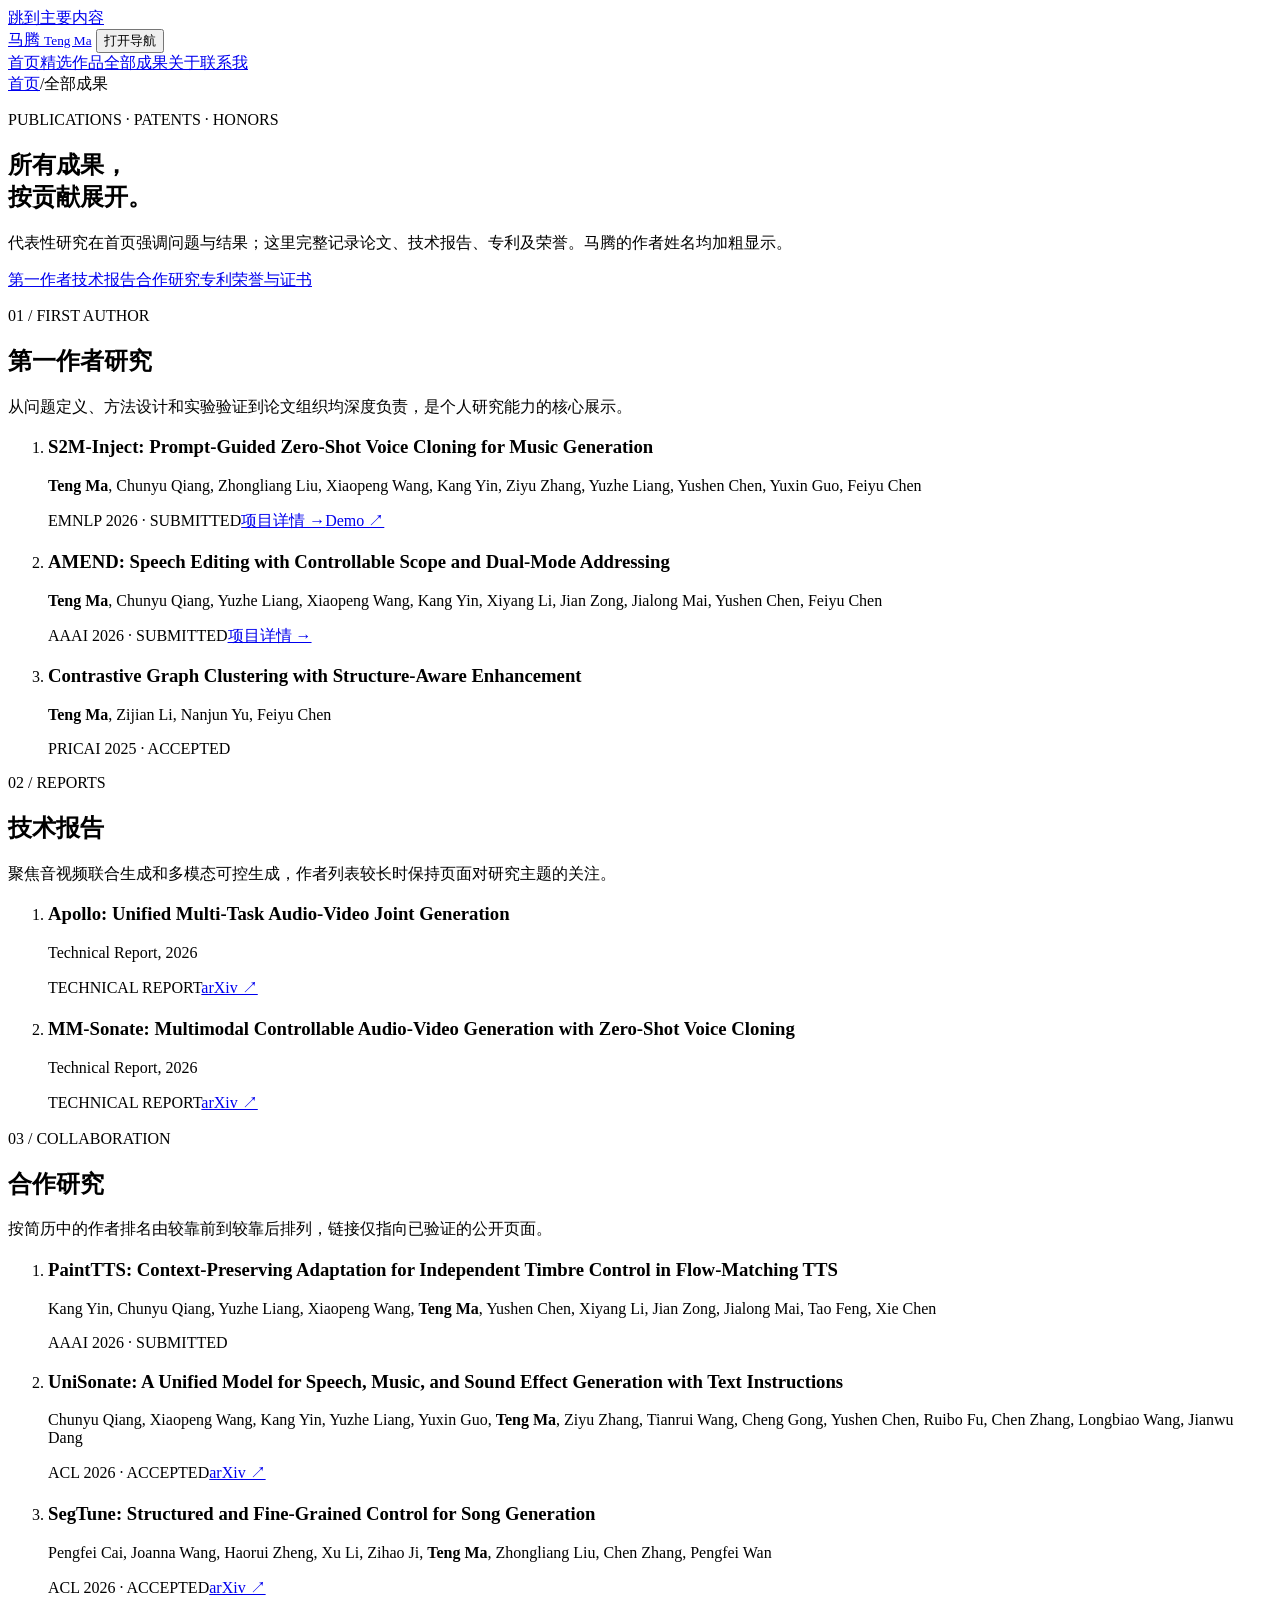
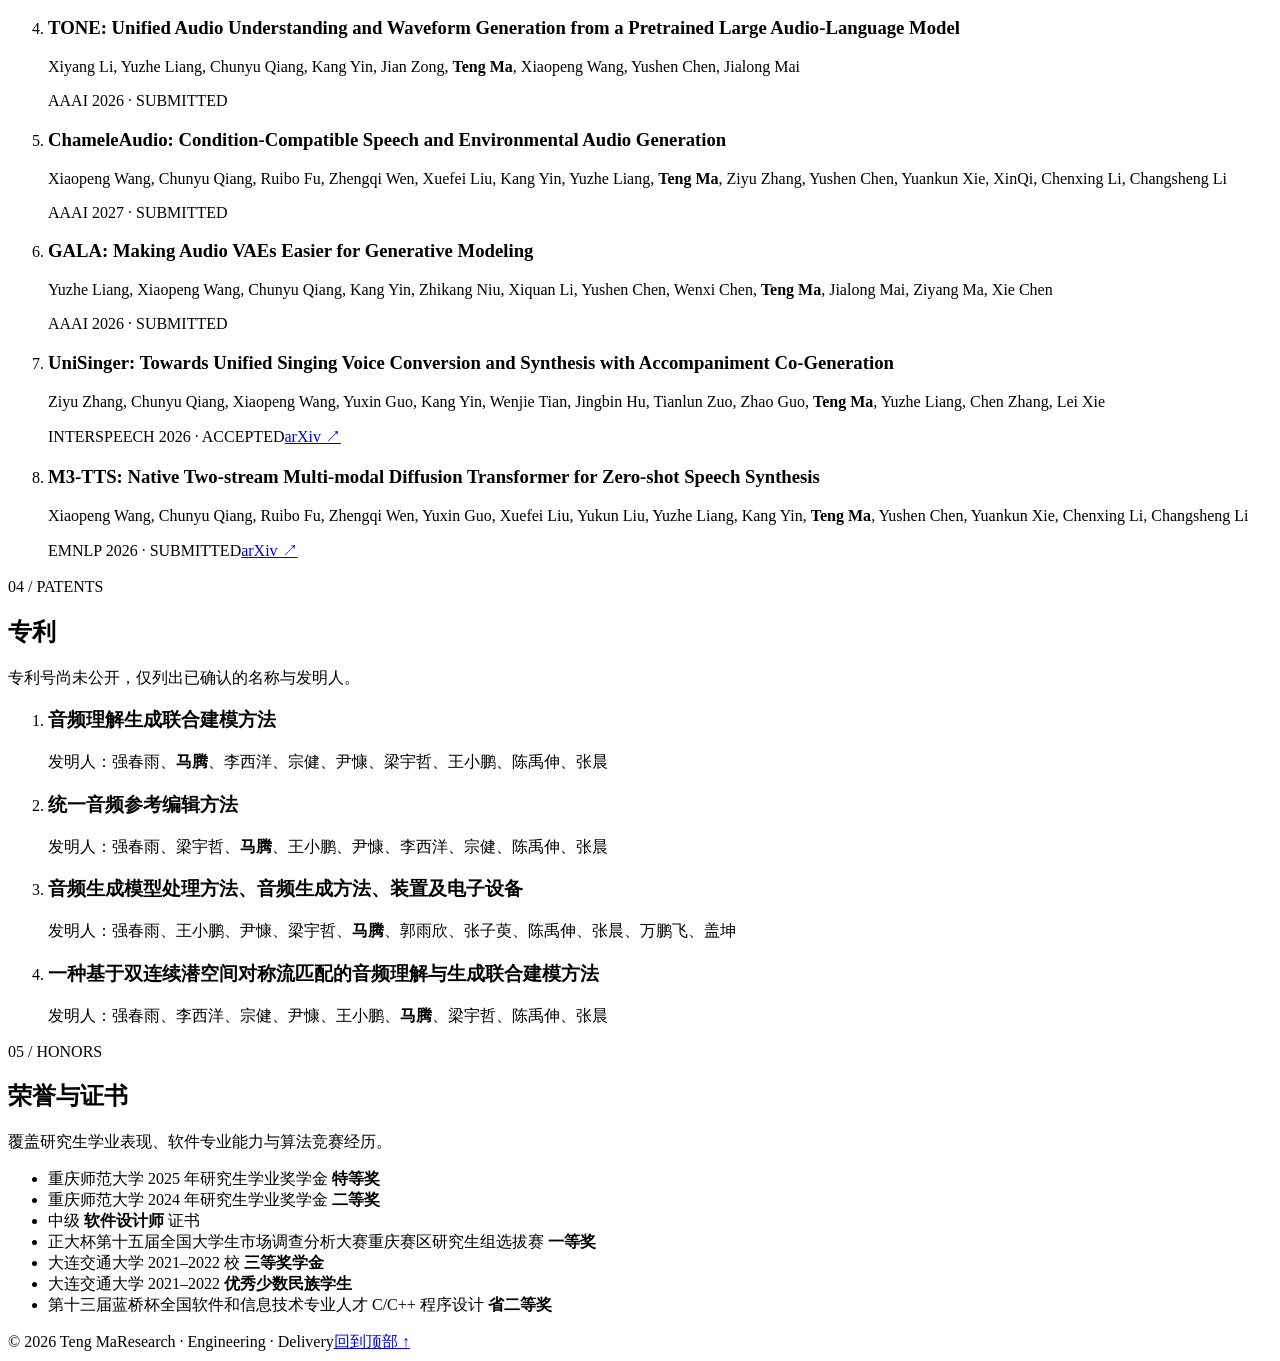
==== publications.html @ a676a711 "Add files via upload" ====
<!doctype html>
<html lang="zh-CN" class="no-js">
<head>
  <meta charset="utf-8">
  <meta name="viewport" content="width=device-width, initial-scale=1">
  <meta name="description" content="马腾的论文、技术报告、专利和荣誉。">
  <meta name="theme-color" content="#080d19">
  <title>全部成果｜马腾</title>
  <link rel="icon" href="assets/img/mark.svg" type="image/svg+xml">
  <link rel="stylesheet" href="assets/css/styles.css">
  <script>document.documentElement.classList.replace('no-js', 'js');</script>
  <script defer src="assets/data/projects.js"></script>
  <script defer src="assets/js/site.js"></script>
</head>
<body data-page="publications">
  <a class="skip-link" href="#main">跳到主要内容</a>
  <div class="ambient ambient-blue" aria-hidden="true"></div>
  <div class="ambient ambient-violet" aria-hidden="true"></div>
  <header class="site-header" data-header>
    <div class="container nav-shell">
      <a class="brand" href="index.html" aria-label="马腾的作品集首页"><span class="brand-mark" aria-hidden="true"><i></i><i></i><i></i><i></i></span><span>马腾 <small>Teng Ma</small></span></a>
      <button class="nav-toggle" type="button" aria-expanded="false" aria-controls="site-nav"><span class="sr-only">打开导航</span><span></span><span></span></button>
      <nav id="site-nav" class="site-nav" aria-label="主导航">
        <a href="index.html">首页</a><a href="index.html#selected-work">精选作品</a><a class="is-active" href="publications.html">全部成果</a><a href="index.html#about">关于</a><a class="nav-contact" href="mailto:matttt2229@gmail.com">联系我</a>
      </nav>
    </div>
  </header>

  <main id="main">
    <section class="page-hero container" data-reveal>
      <nav class="breadcrumb" aria-label="面包屑"><a href="index.html">首页</a><span>/</span><span>全部成果</span></nav>
      <p class="eyebrow"><span></span> PUBLICATIONS · PATENTS · HONORS</p>
      <h1>所有成果，<br><span class="text-gradient">按贡献展开。</span></h1>
      <p class="lead">代表性研究在首页强调问题与结果；这里完整记录论文、技术报告、专利及荣誉。马腾的作者姓名均加粗显示。</p>
      <div class="jump-nav" aria-label="成果分类"><a href="#first-author">第一作者</a><a href="#technical-reports">技术报告</a><a href="#collaborative">合作研究</a><a href="#patents">专利</a><a href="#honors">荣誉与证书</a></div>
    </section>

    <div class="container">
      <section id="first-author" class="publication-group" data-reveal>
        <div class="publication-group-head"><div><p class="section-index">01 / FIRST AUTHOR</p><h2>第一作者研究</h2></div><p>从问题定义、方法设计和实验验证到论文组织均深度负责，是个人研究能力的核心展示。</p></div>
        <ol class="publication-list">
          <li class="publication-item">
            <h3>S2M-Inject: Prompt-Guided Zero-Shot Voice Cloning for Music Generation</h3>
            <p class="authors"><strong>Teng Ma</strong>, Chunyu Qiang, Zhongliang Liu, Xiaopeng Wang, Kang Yin, Ziyu Zhang, Yuzhe Liang, Yushen Chen, Yuxin Guo, Feiyu Chen</p>
            <div class="publication-footer"><span class="venue">EMNLP 2026 · SUBMITTED</span><a class="paper-link" href="projects/s2m-inject.html">项目详情 →</a><a class="paper-link" href="https://anonymous.4open.science/w/S2M-Inject-975" target="_blank" rel="noopener noreferrer">Demo ↗</a></div>
          </li>
          <li class="publication-item">
            <h3>AMEND: Speech Editing with Controllable Scope and Dual-Mode Addressing</h3>
            <p class="authors"><strong>Teng Ma</strong>, Chunyu Qiang, Yuzhe Liang, Xiaopeng Wang, Kang Yin, Xiyang Li, Jian Zong, Jialong Mai, Yushen Chen, Feiyu Chen</p>
            <div class="publication-footer"><span class="venue">AAAI 2026 · SUBMITTED</span><a class="paper-link" href="projects/amend.html">项目详情 →</a></div>
          </li>
          <li class="publication-item">
            <h3>Contrastive Graph Clustering with Structure-Aware Enhancement</h3>
            <p class="authors"><strong>Teng Ma</strong>, Zijian Li, Nanjun Yu, Feiyu Chen</p>
            <div class="publication-footer"><span class="venue">PRICAI 2025 · ACCEPTED</span></div>
          </li>
        </ol>
      </section>

      <section id="technical-reports" class="publication-group" data-reveal>
        <div class="publication-group-head"><div><p class="section-index">02 / REPORTS</p><h2>技术报告</h2></div><p>聚焦音视频联合生成和多模态可控生成，作者列表较长时保持页面对研究主题的关注。</p></div>
        <ol class="publication-list">
          <li class="publication-item"><h3>Apollo: Unified Multi-Task Audio-Video Joint Generation</h3><p class="authors">Technical Report, 2026</p><div class="publication-footer"><span class="venue">TECHNICAL REPORT</span><a class="paper-link" href="https://arxiv.org/abs/2601.04151" target="_blank" rel="noopener noreferrer">arXiv ↗</a></div></li>
          <li class="publication-item"><h3>MM-Sonate: Multimodal Controllable Audio-Video Generation with Zero-Shot Voice Cloning</h3><p class="authors">Technical Report, 2026</p><div class="publication-footer"><span class="venue">TECHNICAL REPORT</span><a class="paper-link" href="https://arxiv.org/abs/2601.01568" target="_blank" rel="noopener noreferrer">arXiv ↗</a></div></li>
        </ol>
      </section>

      <section id="collaborative" class="publication-group" data-reveal>
        <div class="publication-group-head"><div><p class="section-index">03 / COLLABORATION</p><h2>合作研究</h2></div><p>按简历中的作者排名由较靠前到较靠后排列，链接仅指向已验证的公开页面。</p></div>
        <ol class="publication-list">
          <li class="publication-item"><h3>PaintTTS: Context-Preserving Adaptation for Independent Timbre Control in Flow-Matching TTS</h3><p class="authors">Kang Yin, Chunyu Qiang, Yuzhe Liang, Xiaopeng Wang, <strong>Teng Ma</strong>, Yushen Chen, Xiyang Li, Jian Zong, Jialong Mai, Tao Feng, Xie Chen</p><div class="publication-footer"><span class="venue">AAAI 2026 · SUBMITTED</span></div></li>
          <li class="publication-item"><h3>UniSonate: A Unified Model for Speech, Music, and Sound Effect Generation with Text Instructions</h3><p class="authors">Chunyu Qiang, Xiaopeng Wang, Kang Yin, Yuzhe Liang, Yuxin Guo, <strong>Teng Ma</strong>, Ziyu Zhang, Tianrui Wang, Cheng Gong, Yushen Chen, Ruibo Fu, Chen Zhang, Longbiao Wang, Jianwu Dang</p><div class="publication-footer"><span class="venue">ACL 2026 · ACCEPTED</span><a class="paper-link" href="https://arxiv.org/abs/2604.22209" target="_blank" rel="noopener noreferrer">arXiv ↗</a></div></li>
          <li class="publication-item"><h3>SegTune: Structured and Fine-Grained Control for Song Generation</h3><p class="authors">Pengfei Cai, Joanna Wang, Haorui Zheng, Xu Li, Zihao Ji, <strong>Teng Ma</strong>, Zhongliang Liu, Chen Zhang, Pengfei Wan</p><div class="publication-footer"><span class="venue">ACL 2026 · ACCEPTED</span><a class="paper-link" href="https://arxiv.org/abs/2510.18416" target="_blank" rel="noopener noreferrer">arXiv ↗</a></div></li>
          <li class="publication-item"><h3>TONE: Unified Audio Understanding and Waveform Generation from a Pretrained Large Audio-Language Model</h3><p class="authors">Xiyang Li, Yuzhe Liang, Chunyu Qiang, Kang Yin, Jian Zong, <strong>Teng Ma</strong>, Xiaopeng Wang, Yushen Chen, Jialong Mai</p><div class="publication-footer"><span class="venue">AAAI 2026 · SUBMITTED</span></div></li>
          <li class="publication-item"><h3>ChameleAudio: Condition-Compatible Speech and Environmental Audio Generation</h3><p class="authors">Xiaopeng Wang, Chunyu Qiang, Ruibo Fu, Zhengqi Wen, Xuefei Liu, Kang Yin, Yuzhe Liang, <strong>Teng Ma</strong>, Ziyu Zhang, Yushen Chen, Yuankun Xie, XinQi, Chenxing Li, Changsheng Li</p><div class="publication-footer"><span class="venue">AAAI 2027 · SUBMITTED</span></div></li>
          <li class="publication-item"><h3>GALA: Making Audio VAEs Easier for Generative Modeling</h3><p class="authors">Yuzhe Liang, Xiaopeng Wang, Chunyu Qiang, Kang Yin, Zhikang Niu, Xiquan Li, Yushen Chen, Wenxi Chen, <strong>Teng Ma</strong>, Jialong Mai, Ziyang Ma, Xie Chen</p><div class="publication-footer"><span class="venue">AAAI 2026 · SUBMITTED</span></div></li>
          <li class="publication-item"><h3>UniSinger: Towards Unified Singing Voice Conversion and Synthesis with Accompaniment Co-Generation</h3><p class="authors">Ziyu Zhang, Chunyu Qiang, Xiaopeng Wang, Yuxin Guo, Kang Yin, Wenjie Tian, Jingbin Hu, Tianlun Zuo, Zhao Guo, <strong>Teng Ma</strong>, Yuzhe Liang, Chen Zhang, Lei Xie</p><div class="publication-footer"><span class="venue">INTERSPEECH 2026 · ACCEPTED</span><a class="paper-link" href="https://arxiv.org/abs/2606.07015" target="_blank" rel="noopener noreferrer">arXiv ↗</a></div></li>
          <li class="publication-item"><h3>M3-TTS: Native Two-stream Multi-modal Diffusion Transformer for Zero-shot Speech Synthesis</h3><p class="authors">Xiaopeng Wang, Chunyu Qiang, Ruibo Fu, Zhengqi Wen, Yuxin Guo, Xuefei Liu, Yukun Liu, Yuzhe Liang, Kang Yin, <strong>Teng Ma</strong>, Yushen Chen, Yuankun Xie, Chenxing Li, Changsheng Li</p><div class="publication-footer"><span class="venue">EMNLP 2026 · SUBMITTED</span><a class="paper-link" href="https://arxiv.org/abs/2512.04720" target="_blank" rel="noopener noreferrer">arXiv ↗</a></div></li>
        </ol>
      </section>

      <section id="patents" class="publication-group" data-reveal>
        <div class="publication-group-head"><div><p class="section-index">04 / PATENTS</p><h2>专利</h2></div><p>专利号尚未公开，仅列出已确认的名称与发明人。</p></div>
        <ol class="patent-list">
          <li><h3>音频理解生成联合建模方法</h3><p>发明人：强春雨、<strong>马腾</strong>、李西洋、宗健、尹慷、梁宇哲、王小鹏、陈禹伸、张晨</p></li>
          <li><h3>统一音频参考编辑方法</h3><p>发明人：强春雨、梁宇哲、<strong>马腾</strong>、王小鹏、尹慷、李西洋、宗健、陈禹伸、张晨</p></li>
          <li><h3>音频生成模型处理方法、音频生成方法、装置及电子设备</h3><p>发明人：强春雨、王小鹏、尹慷、梁宇哲、<strong>马腾</strong>、郭雨欣、张子萸、陈禹伸、张晨、万鹏飞、盖坤</p></li>
          <li><h3>一种基于双连续潜空间对称流匹配的音频理解与生成联合建模方法</h3><p>发明人：强春雨、李西洋、宗健、尹慷、王小鹏、<strong>马腾</strong>、梁宇哲、陈禹伸、张晨</p></li>
        </ol>
      </section>

      <section id="honors" class="publication-group" data-reveal>
        <div class="publication-group-head"><div><p class="section-index">05 / HONORS</p><h2>荣誉与证书</h2></div><p>覆盖研究生学业表现、软件专业能力与算法竞赛经历。</p></div>
        <ul class="honor-list">
          <li>重庆师范大学 2025 年研究生学业奖学金 <strong>特等奖</strong></li>
          <li>重庆师范大学 2024 年研究生学业奖学金 <strong>二等奖</strong></li>
          <li>中级 <strong>软件设计师</strong> 证书</li>
          <li>正大杯第十五届全国大学生市场调查分析大赛重庆赛区研究生组选拔赛 <strong>一等奖</strong></li>
          <li>大连交通大学 2021–2022 校 <strong>三等奖学金</strong></li>
          <li>大连交通大学 2021–2022 <strong>优秀少数民族学生</strong></li>
          <li>第十三届蓝桥杯全国软件和信息技术专业人才 C/C++ 程序设计 <strong>省二等奖</strong></li>
        </ul>
      </section>
    </div>
  </main>
  <footer class="site-footer"><div class="container"><span>© 2026 Teng Ma</span><span>Research · Engineering · Delivery</span><a href="#main">回到顶部 ↑</a></div></footer>
</body>
</html>
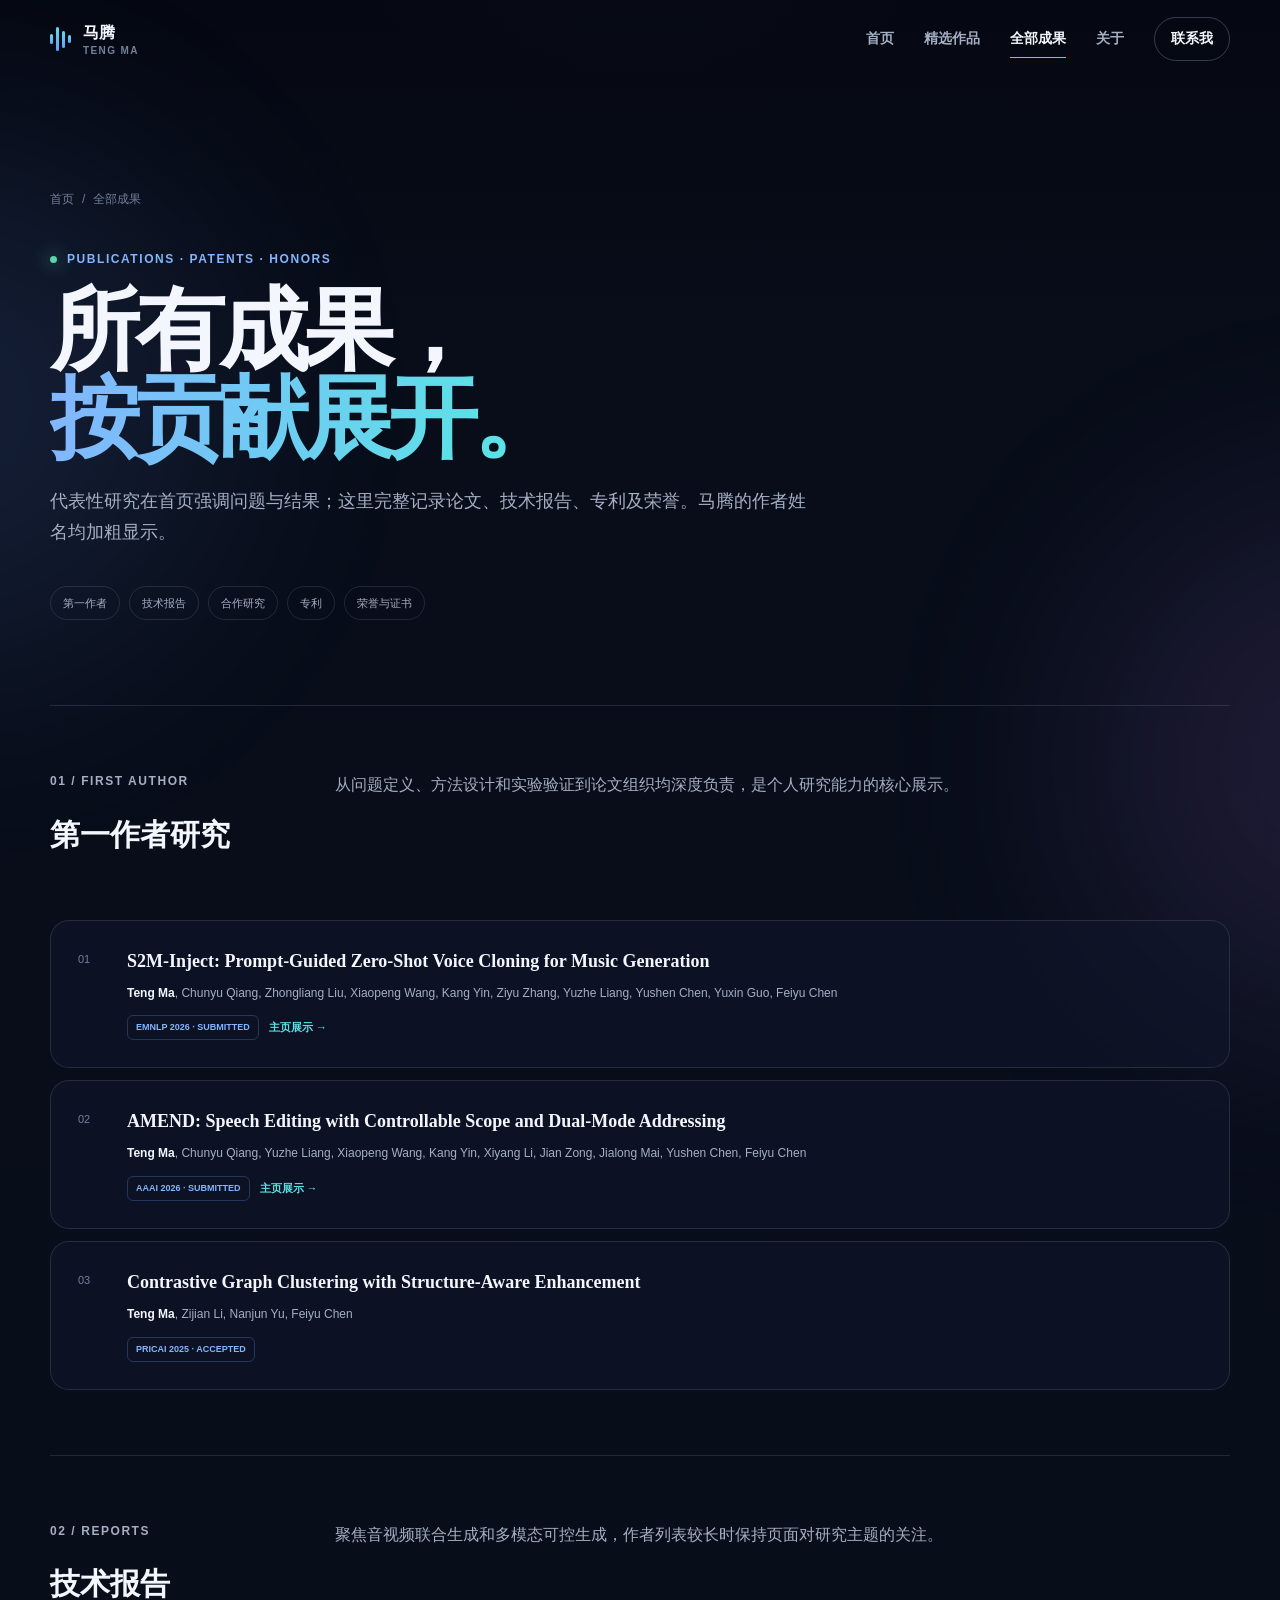
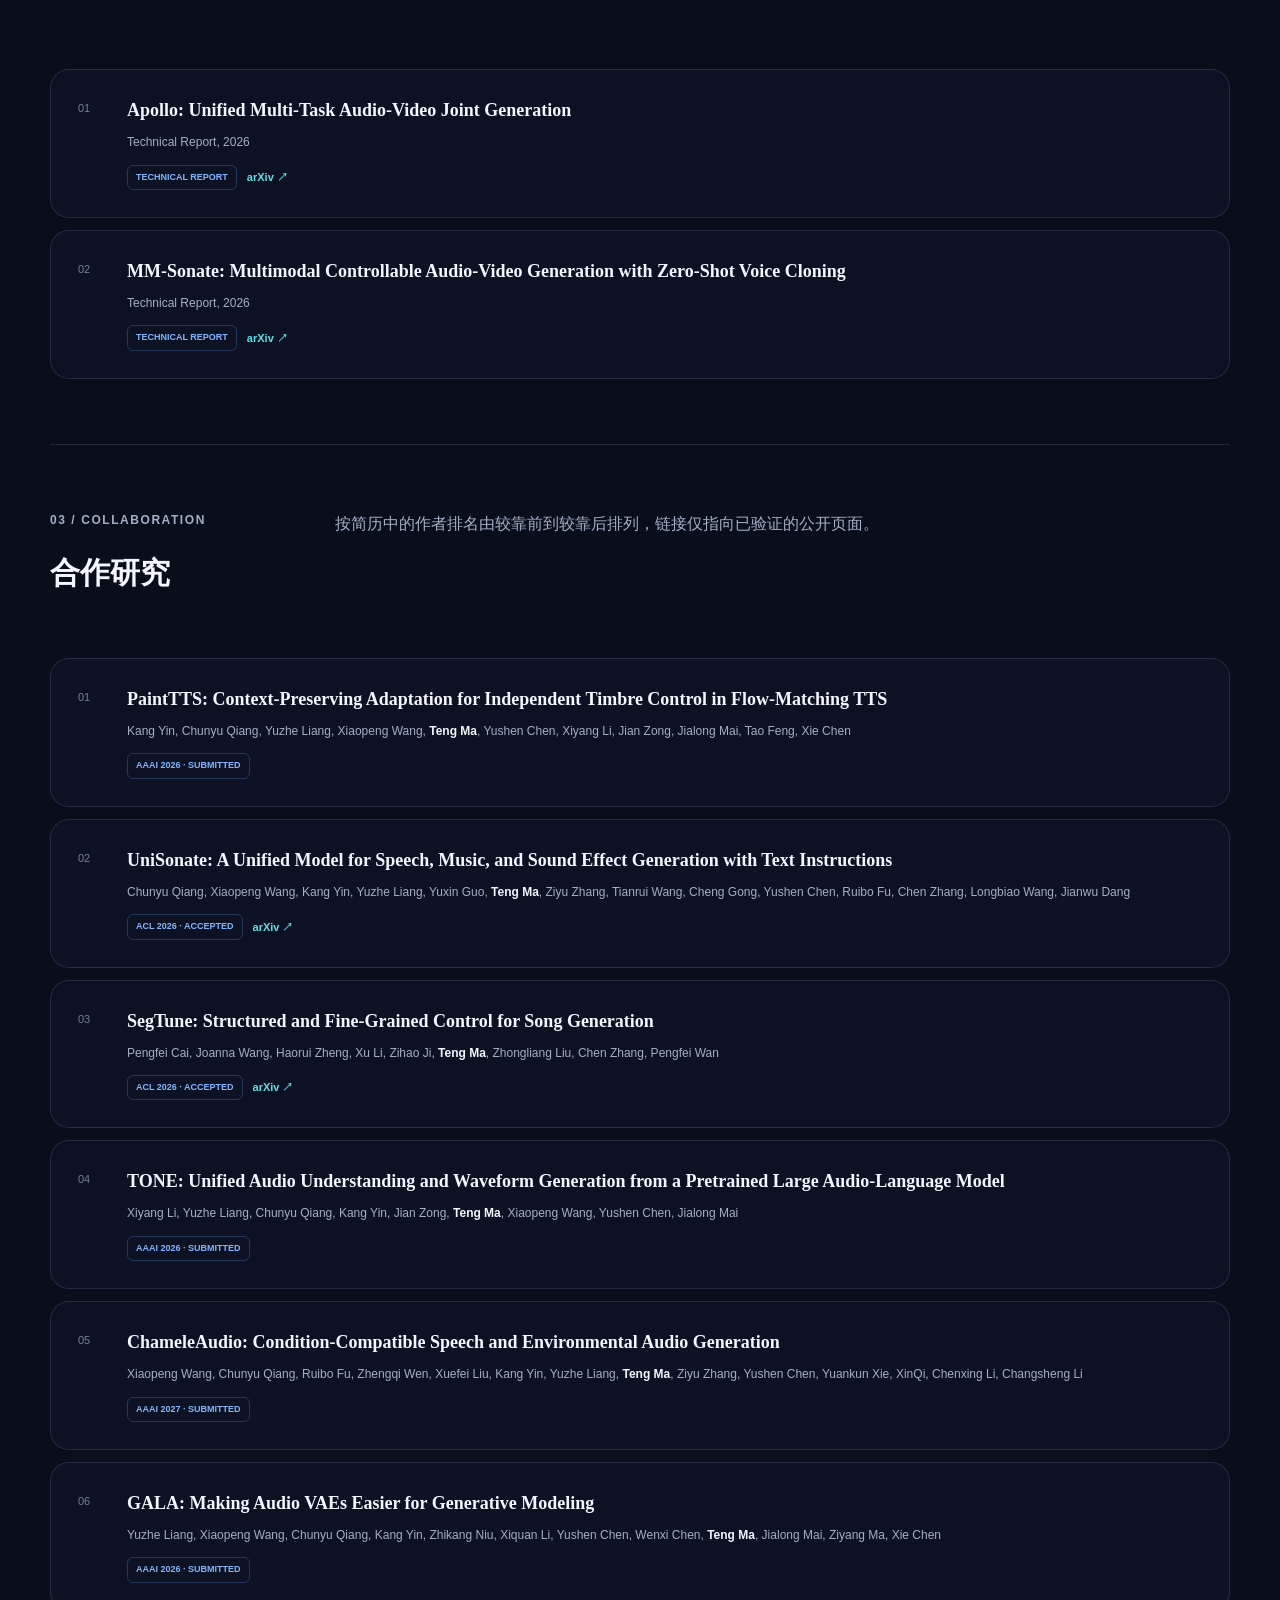
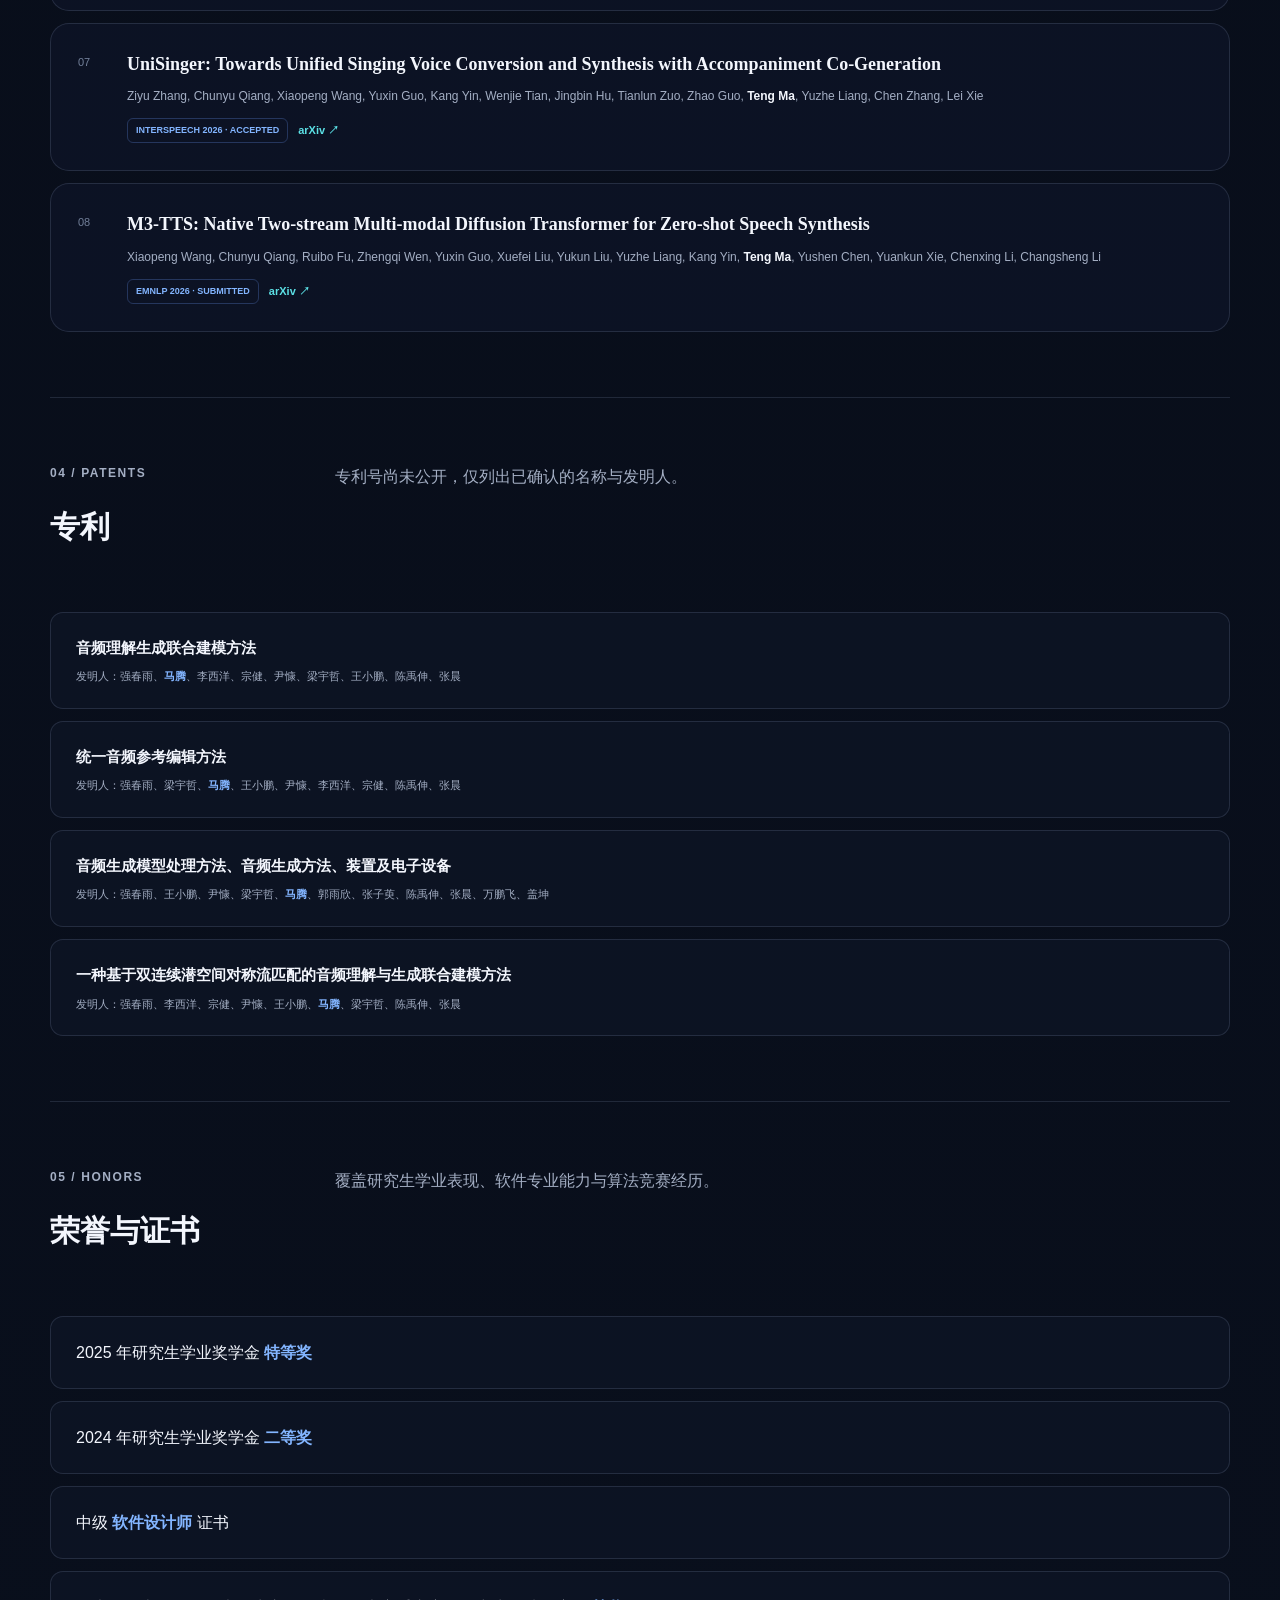
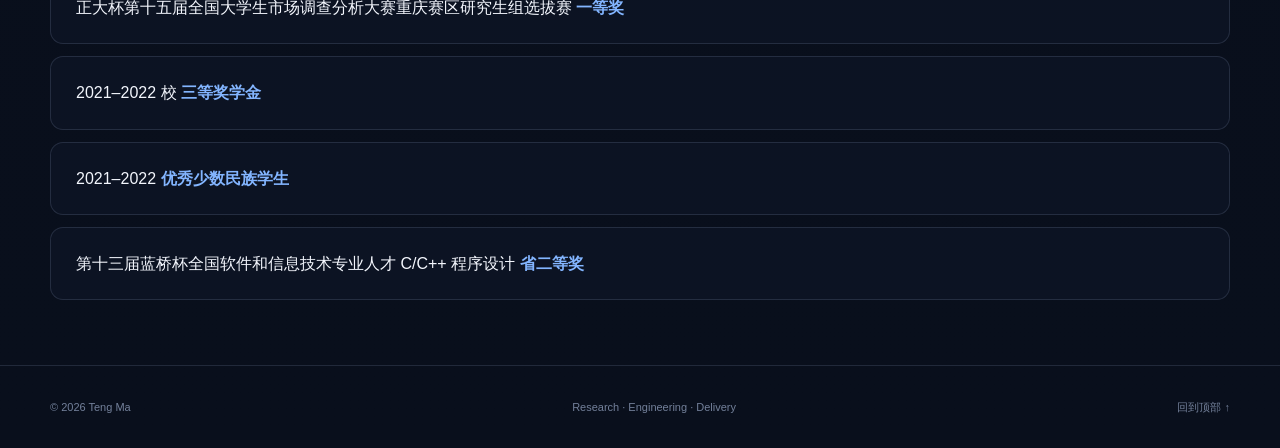
==== commit 0513fb66: "Add files via upload" ====
--- a/publications.html
+++ b/publications.html
@@ -42,12 +42,12 @@
           <li class="publication-item">
             <h3>S2M-Inject: Prompt-Guided Zero-Shot Voice Cloning for Music Generation</h3>
             <p class="authors"><strong>Teng Ma</strong>, Chunyu Qiang, Zhongliang Liu, Xiaopeng Wang, Kang Yin, Ziyu Zhang, Yuzhe Liang, Yushen Chen, Yuxin Guo, Feiyu Chen</p>
-            <div class="publication-footer"><span class="venue">EMNLP 2026 · SUBMITTED</span><a class="paper-link" href="projects/s2m-inject.html">项目详情 →</a><a class="paper-link" href="https://anonymous.4open.science/w/S2M-Inject-975" target="_blank" rel="noopener noreferrer">Demo ↗</a></div>
+            <div class="publication-footer"><span class="venue">EMNLP 2026 · SUBMITTED</span><a class="paper-link" href="index.html#s2m">主页展示 →</a></div>
           </li>
           <li class="publication-item">
             <h3>AMEND: Speech Editing with Controllable Scope and Dual-Mode Addressing</h3>
             <p class="authors"><strong>Teng Ma</strong>, Chunyu Qiang, Yuzhe Liang, Xiaopeng Wang, Kang Yin, Xiyang Li, Jian Zong, Jialong Mai, Yushen Chen, Feiyu Chen</p>
-            <div class="publication-footer"><span class="venue">AAAI 2026 · SUBMITTED</span><a class="paper-link" href="projects/amend.html">项目详情 →</a></div>
+            <div class="publication-footer"><span class="venue">AAAI 2026 · SUBMITTED</span><a class="paper-link" href="index.html#amend">主页展示 →</a></div>
           </li>
           <li class="publication-item">
             <h3>Contrastive Graph Clustering with Structure-Aware Enhancement</h3>
@@ -92,12 +92,12 @@
       <section id="honors" class="publication-group" data-reveal>
         <div class="publication-group-head"><div><p class="section-index">05 / HONORS</p><h2>荣誉与证书</h2></div><p>覆盖研究生学业表现、软件专业能力与算法竞赛经历。</p></div>
         <ul class="honor-list">
-          <li>重庆师范大学 2025 年研究生学业奖学金 <strong>特等奖</strong></li>
-          <li>重庆师范大学 2024 年研究生学业奖学金 <strong>二等奖</strong></li>
+          <li>2025 年研究生学业奖学金 <strong>特等奖</strong></li>
+          <li>2024 年研究生学业奖学金 <strong>二等奖</strong></li>
           <li>中级 <strong>软件设计师</strong> 证书</li>
           <li>正大杯第十五届全国大学生市场调查分析大赛重庆赛区研究生组选拔赛 <strong>一等奖</strong></li>
-          <li>大连交通大学 2021–2022 校 <strong>三等奖学金</strong></li>
-          <li>大连交通大学 2021–2022 <strong>优秀少数民族学生</strong></li>
+          <li>2021–2022 校 <strong>三等奖学金</strong></li>
+          <li>2021–2022 <strong>优秀少数民族学生</strong></li>
           <li>第十三届蓝桥杯全国软件和信息技术专业人才 C/C++ 程序设计 <strong>省二等奖</strong></li>
         </ul>
       </section>
--- a/assets/css/styles.css
+++ b/assets/css/styles.css
@@ -0,0 +1,412 @@
+:root {
+  --bg: #080d19;
+  --bg-deep: #050812;
+  --surface: rgba(18, 27, 48, 0.76);
+  --surface-solid: #111a2e;
+  --surface-light: #17223b;
+  --line: rgba(173, 194, 232, 0.15);
+  --line-strong: rgba(173, 194, 232, 0.28);
+  --text: #f3f6fd;
+  --muted: #a4afc4;
+  --dim: #73809a;
+  --blue: #6b9cff;
+  --blue-bright: #83b5ff;
+  --cyan: #5ce1e6;
+  --violet: #b683ff;
+  --pink: #e499ff;
+  --green: #57d7aa;
+  --max-width: 1180px;
+  --radius-lg: 28px;
+  --radius-md: 19px;
+  --radius-sm: 12px;
+  --shadow: 0 30px 90px rgba(0, 0, 0, 0.35);
+  color-scheme: dark;
+  font-family: Inter, ui-sans-serif, -apple-system, BlinkMacSystemFont, "Segoe UI", "PingFang SC", "Hiragino Sans GB", "Microsoft YaHei", sans-serif;
+}
+
+* { box-sizing: border-box; }
+html { scroll-behavior: smooth; }
+body {
+  margin: 0;
+  min-width: 320px;
+  color: var(--text);
+  background:
+    radial-gradient(circle at 50% -10%, rgba(63, 100, 178, 0.13), transparent 38rem),
+    linear-gradient(180deg, var(--bg-deep), var(--bg) 22rem, #090f1c);
+  font-size: 16px;
+  line-height: 1.7;
+  overflow-x: hidden;
+}
+
+body::before {
+  position: fixed;
+  inset: 0;
+  z-index: -3;
+  content: "";
+  pointer-events: none;
+  opacity: 0.17;
+  background-image: linear-gradient(rgba(255,255,255,.025) 1px, transparent 1px), linear-gradient(90deg, rgba(255,255,255,.025) 1px, transparent 1px);
+  background-size: 44px 44px;
+  mask-image: linear-gradient(to bottom, black, transparent 75%);
+}
+
+a { color: inherit; text-decoration: none; }
+button, input { font: inherit; }
+button { color: inherit; }
+img, svg { display: block; max-width: 100%; }
+p, h1, h2, h3, h4 { margin-top: 0; }
+
+:focus-visible { outline: 3px solid var(--cyan); outline-offset: 4px; }
+.sr-only { position: absolute; width: 1px; height: 1px; padding: 0; margin: -1px; overflow: hidden; clip: rect(0,0,0,0); white-space: nowrap; border: 0; }
+.skip-link { position: fixed; left: 18px; top: -70px; z-index: 100; padding: 10px 16px; color: #07111a; background: var(--cyan); border-radius: 8px; font-weight: 700; transition: top .2s ease; }
+.skip-link:focus { top: 16px; }
+.container { width: min(calc(100% - 40px), var(--max-width)); margin-inline: auto; }
+.section { padding-block: 112px; }
+
+.ambient { position: fixed; z-index: -2; width: 520px; height: 520px; border-radius: 50%; filter: blur(120px); opacity: .12; pointer-events: none; }
+.ambient-blue { top: 16%; left: -310px; background: var(--blue); }
+.ambient-violet { top: 56%; right: -330px; background: var(--violet); }
+
+.site-header { position: sticky; top: 0; z-index: 50; border-bottom: 1px solid transparent; transition: background .25s ease, border-color .25s ease, backdrop-filter .25s ease; }
+.site-header.is-scrolled { background: rgba(5, 8, 18, .78); border-color: var(--line); backdrop-filter: blur(18px); }
+.nav-shell { min-height: 78px; display: flex; align-items: center; justify-content: space-between; }
+.brand { display: inline-flex; align-items: center; gap: 12px; font-weight: 750; letter-spacing: .02em; }
+.brand small { display: block; margin-top: -4px; color: var(--dim); font-size: 10px; font-weight: 600; letter-spacing: .14em; text-transform: uppercase; }
+.brand-mark { display: flex; height: 27px; align-items: center; gap: 3px; }
+.brand-mark i { display: block; width: 3px; border-radius: 4px; background: linear-gradient(var(--cyan), var(--blue)); }
+.brand-mark i:nth-child(1) { height: 10px; }
+.brand-mark i:nth-child(2) { height: 24px; }
+.brand-mark i:nth-child(3) { height: 17px; }
+.brand-mark i:nth-child(4) { height: 8px; }
+.site-nav { display: flex; align-items: center; gap: 30px; }
+.site-nav a { position: relative; color: var(--muted); font-size: 14px; font-weight: 600; }
+.site-nav a:not(.nav-contact)::after { position: absolute; left: 0; right: 100%; bottom: -7px; height: 1px; content: ""; background: var(--blue-bright); transition: right .2s ease; }
+.site-nav a:hover, .site-nav a.is-active { color: var(--text); }
+.site-nav a:hover::after, .site-nav a.is-active::after { right: 0; }
+.nav-contact { padding: 9px 16px; color: var(--text) !important; border: 1px solid var(--line-strong); border-radius: 999px; }
+.nav-contact:hover { border-color: var(--blue); background: rgba(107,156,255,.08); }
+.nav-toggle { display: none; border: 0; background: none; }
+
+.hero { min-height: calc(100svh - 78px); display: grid; grid-template-columns: 1.08fr .92fr; align-items: center; gap: 62px; padding-block: 70px 90px; }
+.eyebrow, .section-index { margin-bottom: 17px; color: var(--blue-bright); font-size: 12px; font-weight: 750; letter-spacing: .13em; text-transform: uppercase; }
+.eyebrow { display: flex; align-items: center; gap: 10px; }
+.eyebrow span { width: 7px; height: 7px; border-radius: 50%; background: var(--green); box-shadow: 0 0 18px var(--green); }
+.hero h1 { max-width: 720px; margin-bottom: 27px; font-size: clamp(3.25rem, 6.3vw, 5.8rem); line-height: .99; letter-spacing: -.065em; }
+.text-gradient { color: transparent; background: linear-gradient(100deg, var(--blue-bright), var(--cyan) 85%); background-clip: text; -webkit-background-clip: text; }
+.hero-lead { max-width: 650px; margin-bottom: 34px; color: var(--muted); font-size: 18px; line-height: 1.8; }
+.hero-actions, .project-actions { display: flex; flex-wrap: wrap; align-items: center; gap: 14px; }
+.button { display: inline-flex; min-height: 48px; align-items: center; justify-content: center; gap: 12px; padding: 10px 21px; border: 1px solid var(--line-strong); border-radius: 999px; font-size: 14px; font-weight: 750; transition: transform .2s ease, background .2s ease, border-color .2s ease, box-shadow .2s ease; }
+.button:hover { transform: translateY(-2px); }
+.button-primary { color: #07101d; border-color: transparent; background: linear-gradient(120deg, var(--blue-bright), #8bd5ff); box-shadow: 0 12px 35px rgba(107,156,255,.2); }
+.button-primary:hover { box-shadow: 0 16px 42px rgba(107,156,255,.32); }
+.button-violet { color: #130a20; border-color: transparent; background: linear-gradient(120deg, #bd8cff, #e2a5ff); box-shadow: 0 12px 35px rgba(182,131,255,.2); }
+.button-ghost { background: rgba(255,255,255,.02); }
+.button-ghost:hover { border-color: var(--blue); background: rgba(107,156,255,.07); }
+.text-link { color: var(--blue-bright); font-size: 14px; font-weight: 700; }
+.text-link:hover { color: var(--cyan); }
+.hero-facts { display: flex; gap: 31px; margin-top: 54px; }
+.hero-facts div { padding-left: 15px; border-left: 1px solid var(--line-strong); }
+.hero-facts strong, .hero-facts span { display: block; }
+.hero-facts strong { font-size: 15px; }
+.hero-facts span { color: var(--dim); font-size: 11px; }
+
+.hero-visual { position: relative; min-height: 540px; display: grid; place-items: center; isolation: isolate; }
+.visual-grid { position: absolute; inset: 9% 0; z-index: -3; border: 1px solid var(--line); border-radius: 50%; background-image: linear-gradient(rgba(255,255,255,.05) 1px, transparent 1px), linear-gradient(90deg, rgba(255,255,255,.05) 1px, transparent 1px); background-size: 30px 30px; mask-image: radial-gradient(circle, black 15%, transparent 68%); }
+.orb { position: relative; width: 205px; aspect-ratio: 1; display: grid; place-items: center; border: 1px solid rgba(131,181,255,.5); border-radius: 50%; background: radial-gradient(circle at 40% 34%, rgba(92,225,230,.2), rgba(107,156,255,.12) 40%, rgba(10,19,36,.93) 72%); box-shadow: 0 0 90px rgba(107,156,255,.17), inset 0 0 50px rgba(92,225,230,.08); }
+.orb::before, .orb::after { position: absolute; inset: -19px; content: ""; border: 1px dashed rgba(131,181,255,.24); border-radius: 50%; animation: spin 24s linear infinite; }
+.orb::after { inset: -42px; border-style: solid; border-color: rgba(92,225,230,.11); animation-direction: reverse; }
+.orb-label { position: absolute; z-index: 2; font-size: 18px; font-weight: 800; letter-spacing: .23em; text-indent: .23em; }
+.radial-wave { display: flex; height: 82px; align-items: center; gap: 5px; opacity: .46; }
+.radial-wave i { width: 3px; height: var(--h, 30px); border-radius: 5px; background: linear-gradient(var(--cyan), var(--blue)); }
+.radial-wave i:nth-child(1), .radial-wave i:nth-child(9) { --h: 18px; }
+.radial-wave i:nth-child(2), .radial-wave i:nth-child(8) { --h: 42px; }
+.radial-wave i:nth-child(3), .radial-wave i:nth-child(7) { --h: 64px; }
+.radial-wave i:nth-child(4), .radial-wave i:nth-child(6) { --h: 49px; }
+.radial-wave i:nth-child(5) { --h: 82px; }
+.orbit { position: absolute; width: 350px; height: 350px; border: 1px solid rgba(173,194,232,.13); border-radius: 50%; animation: spin 34s linear infinite; }
+.orbit span { position: absolute; top: 7px; left: 50%; padding: 4px 10px; color: var(--muted); background: var(--bg); border: 1px solid var(--line); border-radius: 999px; font-size: 10px; white-space: nowrap; transform: translateX(-50%); }
+.orbit-two { width: 430px; height: 430px; animation-duration: 44s; animation-direction: reverse; transform: rotate(115deg); }
+.orbit-two span { transform: translateX(-50%) rotate(-115deg); }
+.orbit-three { width: 500px; height: 500px; animation-duration: 54s; transform: rotate(235deg); }
+.orbit-three span { transform: translateX(-50%) rotate(-235deg); }
+.signal-card { position: absolute; z-index: 3; display: flex; align-items: center; gap: 11px; padding: 12px 15px; border: 1px solid var(--line-strong); border-radius: 13px; background: rgba(12,19,35,.84); box-shadow: var(--shadow); backdrop-filter: blur(12px); }
+.signal-card small, .signal-card strong { display: block; }
+.signal-card small { color: var(--dim); font-size: 8px; letter-spacing: .16em; }
+.signal-card strong { font-size: 12px; }
+.signal-top { top: 18%; right: -1%; }
+.signal-bottom { bottom: 15%; left: -4%; }
+.signal-dot { width: 8px; height: 8px; border-radius: 50%; background: var(--green); box-shadow: 0 0 14px var(--green); }
+.mini-wave { display: flex; height: 25px; align-items: center; gap: 2px; }
+.mini-wave i { width: 2px; height: 40%; background: var(--violet); }
+.mini-wave i:nth-child(2), .mini-wave i:nth-child(4) { height: 90%; }
+.mini-wave i:nth-child(3) { height: 60%; }
+
+@keyframes spin { to { transform: rotate(360deg); } }
+
+.section-heading { display: flex; align-items: end; justify-content: space-between; gap: 40px; margin-bottom: 46px; }
+.section-heading h2 { margin-bottom: 0; font-size: clamp(2.15rem, 4vw, 3.45rem); line-height: 1.12; letter-spacing: -.045em; }
+.section-heading > p { max-width: 400px; margin-bottom: 3px; color: var(--muted); font-size: 14px; }
+
+.capability-grid { display: grid; grid-template-columns: 1.15fr .85fr .85fr; gap: 16px; }
+.capability-card { position: relative; min-height: 290px; padding: 27px; overflow: hidden; border: 1px solid var(--line); border-radius: var(--radius-md); background: linear-gradient(145deg, rgba(24,35,59,.78), rgba(13,21,39,.76)); transition: transform .25s ease, border-color .25s ease; }
+.capability-card:hover { transform: translateY(-5px); border-color: var(--line-strong); }
+.capability-wide { grid-row: span 1; }
+.capability-card h3 { margin: 35px 0 11px; font-size: 21px; }
+.capability-card p { margin-bottom: 0; color: var(--muted); font-size: 14px; }
+.card-number { position: absolute; top: 22px; right: 24px; color: var(--dim); font-size: 10px; }
+.capability-icon { width: 44px; height: 44px; border: 1px solid rgba(131,181,255,.3); border-radius: 12px; background-color: rgba(107,156,255,.08); }
+.icon-spark { background-image: radial-gradient(circle, var(--cyan) 0 3px, transparent 4px), linear-gradient(45deg, transparent 47%, var(--blue) 48% 52%, transparent 53%), linear-gradient(-45deg, transparent 47%, var(--blue) 48% 52%, transparent 53%); background-size: 100%, 17px 17px, 17px 17px; background-position: center; background-repeat: no-repeat; }
+.icon-stack { background-image: linear-gradient(145deg, transparent 42%, var(--blue) 43% 47%, transparent 48%), linear-gradient(35deg, transparent 42%, var(--cyan) 43% 47%, transparent 48%); }
+.icon-chart { background-image: linear-gradient(to top, var(--blue) 0 45%, transparent 46%), linear-gradient(to top, var(--cyan) 0 70%, transparent 71%), linear-gradient(to top, var(--violet) 0 55%, transparent 56%); background-size: 5px 22px; background-repeat: no-repeat; background-position: 12px bottom 10px, 20px bottom 10px, 28px bottom 10px; }
+.icon-launch { background-image: radial-gradient(circle at 55% 45%, var(--violet) 0 4px, transparent 5px), linear-gradient(135deg, transparent 46%, var(--violet) 47% 53%, transparent 54%); }
+.tag-list { display: flex; flex-wrap: wrap; gap: 8px; margin: 23px 0 0; padding: 0; list-style: none; }
+.tag-list li { padding: 5px 9px; color: #aebbd2; border: 1px solid var(--line); border-radius: 6px; font-size: 10px; }
+.capability-accent { grid-column: span 2; min-height: 240px; background: linear-gradient(125deg, rgba(59,37,91,.52), rgba(22,33,59,.8) 60%); }
+.delivery-line { display: flex; max-width: 480px; align-items: center; gap: 9px; margin-top: 28px; color: #d6c2ef; font-size: 11px; }
+.delivery-line i { flex: 1; height: 1px; background: linear-gradient(90deg, var(--violet), rgba(182,131,255,.1)); }
+
+.featured-project { position: relative; display: grid; grid-template-columns: 1.04fr .96fr; min-height: 540px; margin-bottom: 22px; overflow: hidden; border: 1px solid var(--line); border-radius: var(--radius-lg); background: linear-gradient(135deg, rgba(24,36,62,.82), rgba(10,17,32,.96)); box-shadow: var(--shadow); }
+.featured-project::after { position: absolute; inset: 0; content: ""; pointer-events: none; background: linear-gradient(120deg, rgba(255,255,255,.04), transparent 32%); }
+.project-copy { z-index: 1; padding: clamp(35px, 6vw, 68px); }
+.project-meta { display: flex; flex-wrap: wrap; justify-content: space-between; gap: 10px; margin-bottom: 60px; color: var(--dim); font-size: 10px; letter-spacing: .12em; }
+.project-kicker { margin-bottom: 9px; color: var(--blue-bright); font-size: 11px; font-weight: 700; letter-spacing: .08em; text-transform: uppercase; }
+.project-copy h3 { margin-bottom: 3px; font-size: clamp(3rem, 6vw, 5rem); line-height: 1; letter-spacing: -.055em; }
+.project-full-title { max-width: 520px; color: #c7d0e0; font-family: Georgia, "Times New Roman", serif; font-size: 16px; line-height: 1.45; }
+.project-summary { max-width: 600px; margin: 27px 0 32px; color: var(--muted); font-size: 14px; }
+.project-art { position: relative; display: grid; place-items: center; min-height: 440px; overflow: hidden; border-left: 1px solid var(--line); }
+.s2m-art { background: radial-gradient(circle, rgba(55,111,190,.25), transparent 55%), linear-gradient(160deg, rgba(23,47,83,.35), rgba(8,14,28,.6)); }
+.s2m-art::before { position: absolute; width: 330px; height: 330px; content: ""; border: 1px solid rgba(92,225,230,.23); border-radius: 50%; box-shadow: 0 0 60px rgba(92,225,230,.09), inset 0 0 60px rgba(107,156,255,.08); }
+.s2m-art svg { position: absolute; width: 90%; }
+.s2m-art svg path { fill: none; stroke: rgba(131,181,255,.15); stroke-width: 1; }
+.inject-core { position: relative; z-index: 2; width: 130px; height: 130px; display: grid; place-content: center; text-align: center; border: 1px solid rgba(131,181,255,.55); border-radius: 50%; background: radial-gradient(circle, #203d68, #0b1427 70%); box-shadow: 0 0 50px rgba(107,156,255,.24); }
+.inject-core span { font-size: 24px; font-weight: 800; letter-spacing: .08em; }
+.inject-core small { color: var(--cyan); font-size: 9px; letter-spacing: .28em; }
+.voice-source, .music-output { position: absolute; z-index: 2; width: 160px; padding: 13px; border: 1px solid var(--line-strong); border-radius: 12px; background: rgba(9,16,31,.82); backdrop-filter: blur(10px); }
+.voice-source { top: 18%; left: 6%; }
+.music-output { right: 5%; bottom: 17%; }
+.voice-source span, .music-output span { color: var(--muted); font-size: 9px; text-transform: uppercase; }
+.wave-bars { display: flex; height: 34px; align-items: center; gap: 4px; margin-top: 7px; }
+.wave-bars i { width: 3px; height: 34%; border-radius: 2px; }
+.wave-bars i:nth-child(2), .wave-bars i:nth-child(6) { height: 65%; }
+.wave-bars i:nth-child(3), .wave-bars i:nth-child(5) { height: 95%; }
+.wave-bars i:nth-child(4) { height: 50%; }
+.wave-blue i { background: var(--blue); }
+.wave-cyan i { background: var(--cyan); }
+.project-amend { background: linear-gradient(135deg, rgba(49,31,70,.88), rgba(11,16,31,.97)); }
+.project-amend .project-kicker { color: #d3a7ff; }
+.amend-art { display: flex; flex-direction: column; justify-content: center; gap: 18px; padding: 38px; background: radial-gradient(circle at 50% 50%, rgba(136,79,185,.22), transparent 57%); }
+.edit-row { width: 100%; padding: 17px 19px; border: 1px solid rgba(217,181,255,.2); border-radius: 13px; background: rgba(18,17,36,.72); }
+.edit-row small { color: var(--dim); font-size: 8px; letter-spacing: .16em; }
+.edit-row p { margin: 5px 0 11px; color: #d8d3e0; font-size: 13px; }
+.edit-row p span { padding: 2px 5px; color: #f0ddff; background: rgba(182,131,255,.22); border-radius: 4px; }
+.timeline { display: flex; height: 28px; align-items: center; gap: 3px; }
+.timeline i { flex: 1; height: 30%; border-radius: 3px; background: #6f6285; }
+.timeline i:nth-child(2), .timeline i:nth-child(6) { height: 65%; }
+.timeline i:nth-child(3), .timeline i:nth-child(5) { height: 92%; }
+.edit-command { width: 78%; display: flex; flex-wrap: wrap; align-items: center; justify-content: center; gap: 8px; padding: 11px; border: 1px solid rgba(182,131,255,.45); border-radius: 999px; background: rgba(91,51,126,.48); }
+.edit-command b { margin-right: 8px; font-size: 11px; }
+.edit-command span { padding: 3px 7px; color: #dbc9e8; background: rgba(255,255,255,.06); border-radius: 4px; font-size: 9px; }
+.edit-result { border-color: rgba(228,153,255,.35); box-shadow: 0 12px 40px rgba(109,49,142,.12); }
+.edit-result .timeline i { background: linear-gradient(var(--violet), var(--pink)); }
+.compact-project { display: flex; align-items: center; justify-content: space-between; gap: 30px; padding: 34px 38px; border: 1px solid var(--line); border-radius: var(--radius-md); background: rgba(16,24,43,.56); transition: border-color .2s ease, transform .2s ease; }
+.compact-project:hover { transform: translateY(-3px); border-color: var(--line-strong); }
+.compact-project h3 { margin-bottom: 7px; font-size: 25px; }
+.compact-project p { margin-bottom: 0; color: var(--muted); font-size: 13px; }
+.round-arrow { width: 48px; height: 48px; flex: 0 0 auto; display: grid; place-items: center; border: 1px solid var(--line-strong); border-radius: 50%; }
+
+.demo-section { border-block: 1px solid var(--line); background: rgba(5,9,18,.58); }
+.demo-grid { display: grid; grid-template-columns: 1fr 1fr; gap: 18px; }
+.demo-panel { position: relative; min-height: 480px; padding: 36px; overflow: hidden; border: 1px solid var(--line); border-radius: var(--radius-lg); background: var(--surface); }
+.demo-panel::before { position: absolute; inset: auto -20% -55% 15%; height: 360px; content: ""; border-radius: 50%; filter: blur(70px); opacity: .15; }
+.demo-panel-blue::before { background: var(--blue); }
+.demo-panel-violet::before { background: var(--violet); }
+.demo-panel-head { display: flex; align-items: center; gap: 9px; margin-bottom: 45px; color: var(--dim); font-size: 9px; letter-spacing: .14em; }
+.status-dot { width: 6px; height: 6px; border-radius: 50%; background: var(--green); box-shadow: 0 0 12px var(--green); }
+.demo-panel h3 { max-width: 500px; margin-bottom: 15px; font-size: clamp(1.8rem, 3vw, 2.5rem); line-height: 1.22; }
+.demo-panel p { color: var(--muted); font-size: 14px; }
+.large-wave { display: flex; height: 85px; align-items: center; gap: 5px; margin-block: 32px; overflow: hidden; }
+.large-wave i { flex: 1; min-width: 3px; height: var(--height, 25%); border-radius: 4px; background: linear-gradient(to top, var(--blue), var(--cyan)); opacity: .75; }
+.large-wave i:nth-child(3n) { --height: 90%; }.large-wave i:nth-child(4n) { --height: 56%; }.large-wave i:nth-child(5n) { --height: 76%; }.large-wave i:nth-child(7n) { --height: 38%; }
+.demo-flow { display: grid; gap: 10px; margin: 32px 0 38px; padding: 0; list-style: none; }
+.demo-flow li { display: flex; align-items: center; gap: 12px; padding: 12px; color: #cbbfda; border: 1px solid rgba(182,131,255,.18); border-radius: 10px; background: rgba(182,131,255,.05); font-size: 12px; }
+.demo-flow span { width: 24px; height: 24px; display: grid; place-items: center; color: #1a0f25; background: var(--violet); border-radius: 50%; font-weight: 800; }
+
+.experience-card { overflow: hidden; border: 1px solid var(--line); border-radius: var(--radius-lg); background: linear-gradient(135deg, rgba(24,34,58,.76), rgba(11,18,33,.9)); }
+.experience-company { display: grid; grid-template-columns: auto 1fr auto; align-items: center; gap: 18px; padding: 31px 35px; border-bottom: 1px solid var(--line); }
+.company-symbol { width: 48px; height: 48px; display: grid; place-items: center; color: #07101a; background: linear-gradient(135deg, var(--cyan), var(--blue)); border-radius: 14px; font-size: 22px; font-weight: 900; }
+.experience-company h3 { margin-bottom: 0; font-size: 21px; }
+.experience-company p, .experience-company time { margin: 0; color: var(--muted); font-size: 12px; }
+.experience-body { display: grid; grid-template-columns: repeat(3, 1fr); }
+.experience-body > div { min-height: 240px; padding: 32px; border-right: 1px solid var(--line); }
+.experience-body > div:last-child { border-right: 0; }
+.experience-body span { color: var(--blue-bright); font-size: 10px; }
+.experience-body h4 { margin: 28px 0 10px; font-size: 17px; }
+.experience-body p { margin: 0; color: var(--muted); font-size: 13px; }
+
+.contact-section { padding-block: 150px; text-align: center; }
+.contact-section h2 { margin-bottom: 37px; font-size: clamp(2.7rem, 6vw, 5.6rem); line-height: 1.06; letter-spacing: -.06em; }
+.contact-section h2 span { color: var(--dim); }
+.contact-mail { display: inline-flex; gap: 17px; align-items: center; padding-bottom: 5px; color: var(--blue-bright); border-bottom: 1px solid rgba(131,181,255,.45); font-size: clamp(1rem, 2.4vw, 1.45rem); font-weight: 650; }
+.contact-mail:hover { color: var(--cyan); border-color: var(--cyan); }
+.site-footer { border-top: 1px solid var(--line); }
+.site-footer .container { min-height: 82px; display: flex; align-items: center; justify-content: space-between; gap: 20px; color: var(--dim); font-size: 11px; }
+.site-footer a:hover { color: var(--text); }
+
+/* Inner pages */
+.page-hero { padding-block: 110px 85px; }
+.page-hero h1 { max-width: 900px; margin-bottom: 24px; font-size: clamp(3rem, 7vw, 6.5rem); line-height: .98; letter-spacing: -.06em; }
+.page-hero .lead { max-width: 760px; color: var(--muted); font-size: 18px; }
+.breadcrumb { display: flex; gap: 8px; margin-bottom: 40px; color: var(--dim); font-size: 12px; }
+.breadcrumb a:hover { color: var(--blue-bright); }
+.project-hero { display: grid; grid-template-columns: 1.08fr .92fr; gap: 50px; align-items: center; }
+.project-hero-art { min-height: 440px; border: 1px solid var(--line); border-radius: var(--radius-lg); }
+.author-line { max-width: 780px; color: #c3ccdc; font-size: 13px; }
+.author-line strong { color: var(--text); }
+.status-chip { display: inline-flex; padding: 5px 9px; color: var(--blue-bright); border: 1px solid rgba(107,156,255,.3); border-radius: 999px; background: rgba(107,156,255,.07); font-size: 10px; font-weight: 700; }
+.content-grid { display: grid; grid-template-columns: 230px 1fr; gap: 75px; }
+.side-index { position: sticky; top: 105px; align-self: start; display: grid; gap: 12px; }
+.side-index a { color: var(--dim); font-size: 12px; }
+.side-index a:hover { color: var(--blue-bright); }
+.project-section { padding-bottom: 85px; }
+.project-section h2 { margin-bottom: 24px; font-size: clamp(2rem, 4vw, 3rem); letter-spacing: -.035em; }
+.project-section > p { max-width: 760px; color: var(--muted); }
+.insight-grid { display: grid; grid-template-columns: repeat(3, 1fr); gap: 13px; margin-top: 35px; }
+.insight-card { padding: 25px; border: 1px solid var(--line); border-radius: var(--radius-md); background: var(--surface); }
+.insight-card span { color: var(--blue-bright); font-size: 10px; }
+.insight-card h3 { margin: 25px 0 8px; font-size: 17px; }
+.insight-card p { margin: 0; color: var(--muted); font-size: 12px; }
+.contribution-list { display: grid; gap: 12px; margin: 30px 0 0; padding: 0; counter-reset: contribution; list-style: none; }
+.contribution-list li { position: relative; padding: 20px 22px 20px 64px; color: #c8d1df; border: 1px solid var(--line); border-radius: 13px; background: rgba(17,26,46,.55); font-size: 13px; counter-increment: contribution; }
+.contribution-list li::before { position: absolute; top: 17px; left: 20px; width: 28px; height: 28px; display: grid; place-items: center; content: counter(contribution, decimal-leading-zero); color: var(--blue-bright); border: 1px solid var(--line-strong); border-radius: 50%; font-size: 9px; }
+.audio-samples { display: grid; gap: 15px; margin-top: 30px; }
+.sample-empty { padding: 32px; border: 1px dashed var(--line-strong); border-radius: var(--radius-md); background: rgba(17,26,46,.4); }
+.sample-empty h3 { margin-bottom: 8px; }
+.sample-empty p { margin-bottom: 22px; color: var(--muted); font-size: 13px; }
+.sample-card { padding: 24px; border: 1px solid var(--line); border-radius: var(--radius-md); background: var(--surface); }
+.sample-card-head { display: flex; justify-content: space-between; gap: 16px; }
+.sample-card audio { width: 100%; margin-top: 20px; }
+.sample-card > p { color: var(--muted); font-size: 13px; }
+.sample-track { display: grid; gap: 7px; margin-top: 18px; }
+.sample-track strong { color: #c8d2e4; font-size: 11px; }
+.jump-nav { display: flex; flex-wrap: wrap; gap: 9px; margin-top: 38px; }
+.jump-nav a { padding: 7px 12px; color: var(--muted); border: 1px solid var(--line); border-radius: 999px; font-size: 11px; }
+.jump-nav a:hover { color: var(--text); border-color: var(--blue); background: rgba(107,156,255,.06); }
+.method-flow { display: grid; grid-template-columns: 1fr auto 1fr auto 1fr; align-items: center; gap: 13px; margin-top: 35px; }
+.method-flow > div { min-height: 130px; display: grid; align-content: center; padding: 20px; border: 1px solid var(--line); border-radius: 15px; background: var(--surface); }
+.method-flow > i { color: var(--blue-bright); font-style: normal; }
+.method-flow small, .method-flow strong, .method-flow span { display: block; }
+.method-flow small { color: var(--dim); font-size: 8px; letter-spacing: .13em; }
+.method-flow strong { margin-block: 8px 2px; font-size: 15px; }
+.method-flow span { color: var(--muted); font-size: 10px; }
+.method-flow .method-core { border-color: rgba(107,156,255,.45); background: linear-gradient(145deg, rgba(37,67,113,.7), rgba(18,28,50,.85)); box-shadow: 0 16px 45px rgba(61,108,182,.12); }
+.citation-card { padding: 30px; border: 1px solid var(--line-strong); border-radius: var(--radius-md); background: linear-gradient(135deg, rgba(24,38,66,.82), rgba(12,20,37,.86)); }
+.citation-card h3 { max-width: 720px; margin: 24px 0 13px; font-family: Georgia, "Times New Roman", serif; font-size: 22px; line-height: 1.45; }
+.citation-card p { color: var(--muted); font-size: 12px; }
+.eyebrow-violet, .section-index-violet { color: #d2a4ff; }
+.eyebrow-violet span { background: var(--violet); box-shadow: 0 0 18px var(--violet); }
+.text-gradient-violet { color: transparent; background: linear-gradient(100deg, var(--violet), var(--pink)); background-clip: text; -webkit-background-clip: text; }
+.status-violet { color: #dcbcff; border-color: rgba(182,131,255,.34); background: rgba(182,131,255,.08); }
+.insight-violet span { color: #d4adf7; }
+.dual-mode-diagram { display: grid; grid-template-columns: .8fr 1.25fr .8fr; gap: 15px; align-items: stretch; margin-top: 35px; }
+.dual-mode-diagram > div { padding: 22px; border: 1px solid rgba(182,131,255,.22); border-radius: 16px; background: rgba(33,24,52,.7); }
+.dual-mode-diagram small, .dual-mode-diagram strong { display: block; }
+.dual-mode-diagram small { color: var(--dim); font-size: 8px; letter-spacing: .12em; }
+.dual-mode-diagram strong { margin-top: 8px; font-size: 14px; }
+.mode-input, .mode-output { display: grid; align-content: center; }
+.mode-split { display: grid; grid-template-columns: 1fr 1fr; gap: 10px; }
+.mode-split > div { padding: 15px; border: 1px solid rgba(182,131,255,.2); border-radius: 11px; background: rgba(182,131,255,.06); }
+.mode-split span { width: 24px; height: 24px; display: grid; place-items: center; margin-bottom: 13px; color: #1a0c26; background: var(--violet); border-radius: 50%; font-size: 9px; font-weight: 800; }
+.contribution-violet li::before { color: #d5adff; border-color: rgba(182,131,255,.3); }
+.comparison-template { display: grid; grid-template-columns: repeat(3, 1fr); gap: 10px; margin: 30px 0 18px; }
+.comparison-template div { padding: 20px; border: 1px solid rgba(182,131,255,.2); border-radius: 13px; background: rgba(34,24,52,.55); }
+.comparison-template small, .comparison-template strong, .comparison-template span { display: block; }
+.comparison-template small { color: var(--violet); font-size: 9px; }
+.comparison-template strong { margin: 13px 0 3px; }
+.comparison-template span { color: var(--muted); font-size: 10px; }
+.citation-violet { border-color: rgba(182,131,255,.28); background: linear-gradient(135deg, rgba(49,33,70,.78), rgba(18,18,37,.9)); }
+
+.publication-group { padding-block: 65px; border-top: 1px solid var(--line); scroll-margin-top: 90px; }
+.publication-group-head { display: grid; grid-template-columns: 250px 1fr; gap: 35px; margin-bottom: 35px; }
+.publication-group-head h2 { font-size: 30px; }
+.publication-group-head p { color: var(--muted); }
+.publication-list { display: grid; gap: 12px; margin: 0; padding: 0; list-style: none; counter-reset: paper; }
+.publication-item { position: relative; padding: 27px 28px 27px 76px; border: 1px solid var(--line); border-radius: var(--radius-md); background: rgba(16,24,43,.58); counter-increment: paper; }
+.publication-item::before { position: absolute; top: 29px; left: 27px; content: counter(paper, decimal-leading-zero); color: var(--dim); font-size: 11px; }
+.publication-item h3 { margin-bottom: 9px; font-family: Georgia, "Times New Roman", serif; font-size: 18px; line-height: 1.45; }
+.publication-item .authors { margin-bottom: 12px; color: var(--muted); font-size: 12px; }
+.publication-item .authors strong { color: var(--text); }
+.publication-footer { display: flex; flex-wrap: wrap; align-items: center; gap: 10px; }
+.venue { padding: 4px 8px; color: var(--blue-bright); border: 1px solid rgba(107,156,255,.26); border-radius: 6px; font-size: 9px; font-weight: 750; }
+.paper-link { color: var(--cyan); font-size: 11px; font-weight: 700; }
+.paper-link:hover { text-decoration: underline; }
+.patent-list, .honor-list { display: grid; gap: 12px; margin: 0; padding: 0; list-style: none; }
+.patent-list li, .honor-list li { padding: 22px 25px; border: 1px solid var(--line); border-radius: 13px; background: rgba(16,24,43,.5); }
+.patent-list h3 { margin-bottom: 7px; font-size: 15px; }
+.patent-list p { margin: 0; color: var(--muted); font-size: 11px; }
+.patent-list strong, .honor-list strong { color: var(--blue-bright); }
+
+.js [data-reveal] { opacity: 0; transform: translateY(20px); transition: opacity .7s ease, transform .7s ease; }
+.js [data-reveal].is-visible { opacity: 1; transform: none; }
+
+@media (max-width: 980px) {
+  .hero, .project-hero { grid-template-columns: 1fr; }
+  .hero { padding-top: 90px; }
+  .hero-visual { min-height: 500px; }
+  .capability-grid { grid-template-columns: 1fr 1fr; }
+  .capability-accent { grid-column: span 1; }
+  .featured-project { grid-template-columns: 1fr; }
+  .project-art { border-top: 1px solid var(--line); border-left: 0; }
+  .content-grid { grid-template-columns: 1fr; gap: 45px; }
+  .side-index { position: static; display: flex; flex-wrap: wrap; }
+}
+
+@media (max-width: 760px) {
+  .container { width: min(calc(100% - 28px), var(--max-width)); }
+  .section { padding-block: 78px; }
+  .nav-toggle { z-index: 2; width: 42px; height: 42px; display: grid; place-content: center; gap: 6px; border: 1px solid var(--line); border-radius: 11px; }
+  .nav-toggle span:not(.sr-only) { width: 19px; height: 1px; display: block; background: var(--text); transition: transform .2s ease; }
+  .nav-toggle[aria-expanded="true"] span:nth-last-child(2) { transform: translateY(3.5px) rotate(45deg); }
+  .nav-toggle[aria-expanded="true"] span:last-child { transform: translateY(-3.5px) rotate(-45deg); }
+  .site-nav { position: absolute; top: 68px; left: 14px; right: 14px; display: none; align-items: stretch; gap: 0; padding: 12px; border: 1px solid var(--line-strong); border-radius: 15px; background: rgba(8,13,25,.97); box-shadow: var(--shadow); }
+  .site-nav.is-open { display: grid; }
+  .site-nav a { padding: 12px; }
+  .site-nav a::after { display: none; }
+  .nav-contact { margin-top: 5px; text-align: center; }
+  .hero { min-height: auto; padding-block: 80px 55px; }
+  .hero h1 { font-size: clamp(3.15rem, 15vw, 4.8rem); }
+  .hero-lead { font-size: 16px; }
+  .hero-facts { display: grid; grid-template-columns: 1fr 1fr; gap: 20px; }
+  .hero-facts div:last-child { grid-column: 1 / -1; }
+  .hero-visual { min-height: 420px; transform: scale(.84); }
+  .section-heading { align-items: start; flex-direction: column; gap: 16px; }
+  .capability-grid, .demo-grid, .experience-body, .insight-grid { grid-template-columns: 1fr; }
+  .capability-wide, .capability-accent { grid-column: auto; }
+  .featured-project { min-height: 0; }
+  .project-copy { padding: 30px 24px 42px; }
+  .project-meta { margin-bottom: 40px; }
+  .project-art { min-height: 390px; }
+  .amend-art { padding: 22px; }
+  .edit-command { width: 100%; }
+  .compact-project { padding: 26px 22px; }
+  .demo-panel { min-height: 0; padding: 28px 23px; }
+  .experience-company { grid-template-columns: auto 1fr; padding: 24px; }
+  .experience-company time { grid-column: 2; }
+  .experience-body > div { min-height: 0; border-right: 0; border-bottom: 1px solid var(--line); }
+  .experience-body > div:last-child { border-bottom: 0; }
+  .contact-section { padding-block: 110px; }
+  .site-footer .container { align-items: flex-start; flex-direction: column; justify-content: center; padding-block: 22px; }
+  .page-hero { padding-block: 75px 60px; }
+  .project-hero-art { min-height: 360px; }
+  .publication-group-head { grid-template-columns: 1fr; gap: 5px; }
+  .publication-item { padding: 24px 20px 24px 56px; }
+  .publication-item::before { left: 20px; top: 26px; }
+  .method-flow { grid-template-columns: 1fr; }
+  .method-flow > i { text-align: center; transform: rotate(90deg); }
+  .dual-mode-diagram, .comparison-template { grid-template-columns: 1fr; }
+}
+
+@media (prefers-reduced-motion: reduce) {
+  html { scroll-behavior: auto; }
+  *, *::before, *::after { animation-duration: .01ms !important; animation-iteration-count: 1 !important; transition-duration: .01ms !important; }
+  .js [data-reveal] { opacity: 1; transform: none; }
+}
